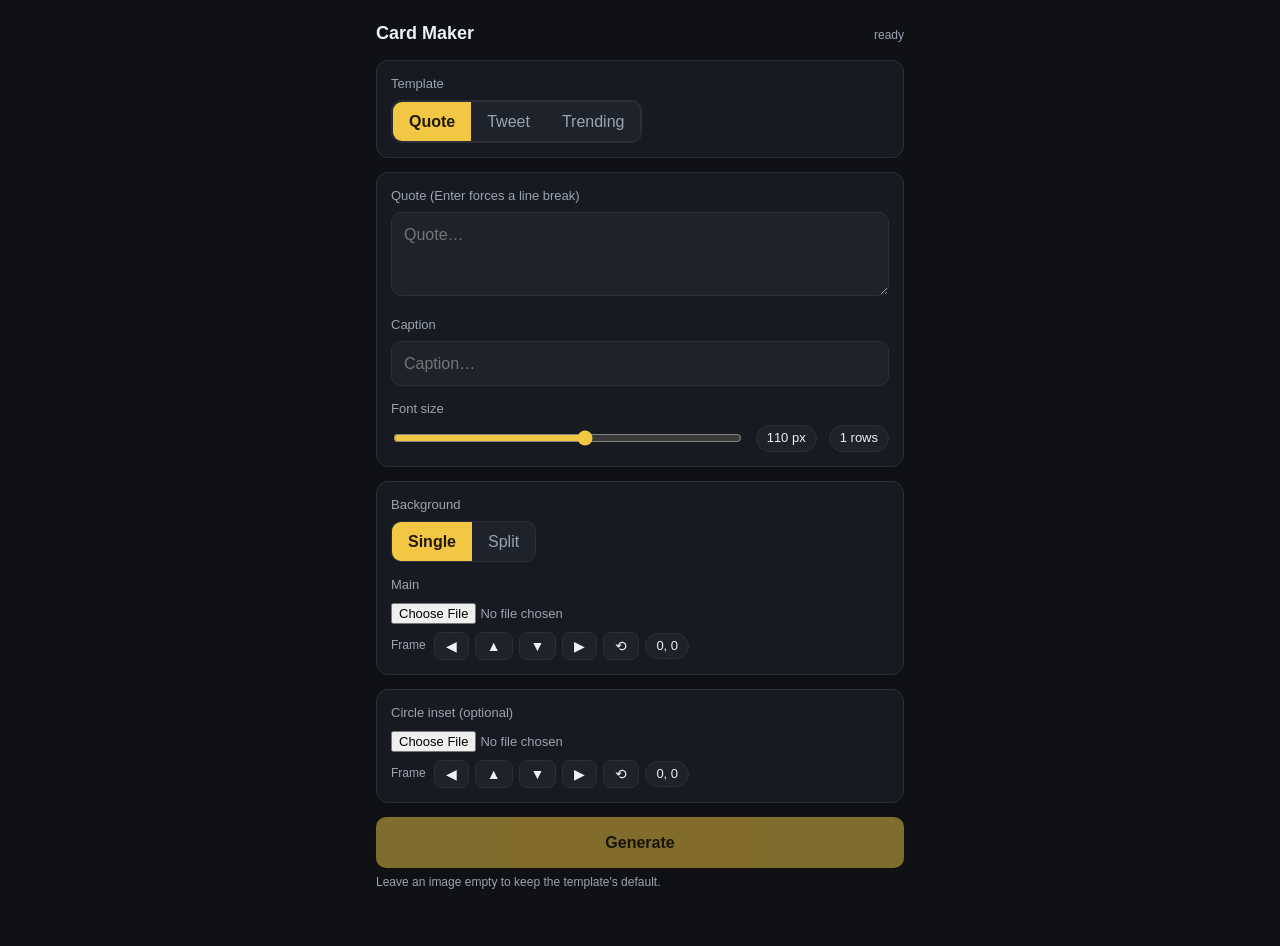
==== web/index.html @ b77239c1 "initial commit" ====
<!doctype html>
<html lang="en">
<head>
  <meta charset="utf-8" />
  <meta name="viewport" content="width=device-width, initial-scale=1, viewport-fit=cover" />
  <title>Card Maker</title>
  <style>
    :root {
      --bg: #0f1115; --panel: #171a21; --panel-2: #1e222b; --line: #2a2f3a;
      --text: #eef1f6; --muted: #9aa3b2; --accent: #f2c744; --accent-ink: #201a00;
      --radius: 12px;
    }
    * { box-sizing: border-box; }
    body {
      margin: 0; background: var(--bg); color: var(--text);
      font: 16px/1.45 -apple-system, BlinkMacSystemFont, "Segoe UI", Roboto, sans-serif;
      padding: env(safe-area-inset-top) env(safe-area-inset-right) env(safe-area-inset-bottom) env(safe-area-inset-left);
    }
    .wrap { max-width: 560px; margin: 0 auto; padding: 16px 16px 40px; }
    header { display: flex; align-items: baseline; justify-content: space-between; margin: 4px 0 14px; }
    h1 { font-size: 18px; margin: 0; font-weight: 600; }
    #status { font-size: 12px; color: var(--muted); }
    .card { background: var(--panel); border: 1px solid var(--line); border-radius: var(--radius); padding: 14px; margin-bottom: 14px; }
    label { display: block; font-size: 13px; color: var(--muted); margin: 0 0 6px; }
    .field { margin-bottom: 14px; }
    .field:last-child { margin-bottom: 0; }
    textarea, input[type=text] {
      width: 100%; background: var(--panel-2); color: var(--text);
      border: 1px solid var(--line); border-radius: 10px; padding: 10px 12px; font: inherit; resize: vertical;
    }
    textarea { min-height: 84px; }
    .row { display: flex; align-items: center; gap: 12px; }
    input[type=range] { flex: 1; accent-color: var(--accent); }
    .pill { font-variant-numeric: tabular-nums; font-size: 13px; color: var(--text); background: var(--panel-2);
            border: 1px solid var(--line); border-radius: 999px; padding: 3px 10px; white-space: nowrap; }
    .seg { display: inline-flex; flex-wrap: wrap; background: var(--panel-2); border: 1px solid var(--line); border-radius: 10px; overflow: hidden; }
    .seg button { background: transparent; color: var(--muted); border: 0; padding: 8px 16px; font: inherit; cursor: pointer; }
    .seg button[aria-pressed=true] { background: var(--accent); color: var(--accent-ink); font-weight: 600; }
    input[type=file] { width: 100%; font-size: 13px; color: var(--muted); }
    .nudge { display: flex; align-items: center; gap: 6px; margin-top: 8px; flex-wrap: wrap; }
    .nudge-label { font-size: 12px; color: var(--muted); margin-right: 2px; }
    .nudge-btn { background: var(--panel-2); color: var(--text); border: 1px solid var(--line);
                 border-radius: 8px; padding: 6px 11px; font: inherit; font-size: 14px; line-height: 1; cursor: pointer; }
    .nudge-btn:active { transform: scale(0.94); }
    .hidden { display: none; }
    .actions { display: flex; gap: 10px; margin-top: 4px; }
    button.primary { flex: 1; background: var(--accent); color: var(--accent-ink); border: 0; border-radius: 10px;
                     padding: 14px; font: inherit; font-weight: 600; cursor: pointer; }
    button.primary:disabled { opacity: .5; cursor: default; }
    button.ghost { background: var(--panel-2); color: var(--text); border: 1px solid var(--line);
                   border-radius: 10px; padding: 14px 16px; font: inherit; cursor: pointer; }
    .preview { margin-top: 14px; text-align: center; }
    .preview img { max-width: 100%; border-radius: var(--radius); border: 1px solid var(--line); display: none; }
    .hint { font-size: 12px; color: var(--muted); margin-top: 6px; }
  </style>
</head>
<body>
  <div class="wrap">
    <header>
      <h1>Card Maker</h1>
      <span id="status">starting…</span>
    </header>

    <div class="card">
      <label>Template</label>
      <div class="seg" id="templatePicker" role="group" aria-label="Template"></div>
    </div>

    <div id="form"></div>

    <div class="actions">
      <button id="generate" class="primary" disabled>Generate</button>
      <button id="download" class="ghost hidden">Save</button>
      <button id="share" class="ghost hidden">Share</button>
    </div>
    <p class="hint">Leave an image empty to keep the template's default.</p>

    <div class="preview"><img id="preview" alt="Rendered card" /></div>
  </div>

  <script type="module" src="./app.js"></script>
</body>
</html>
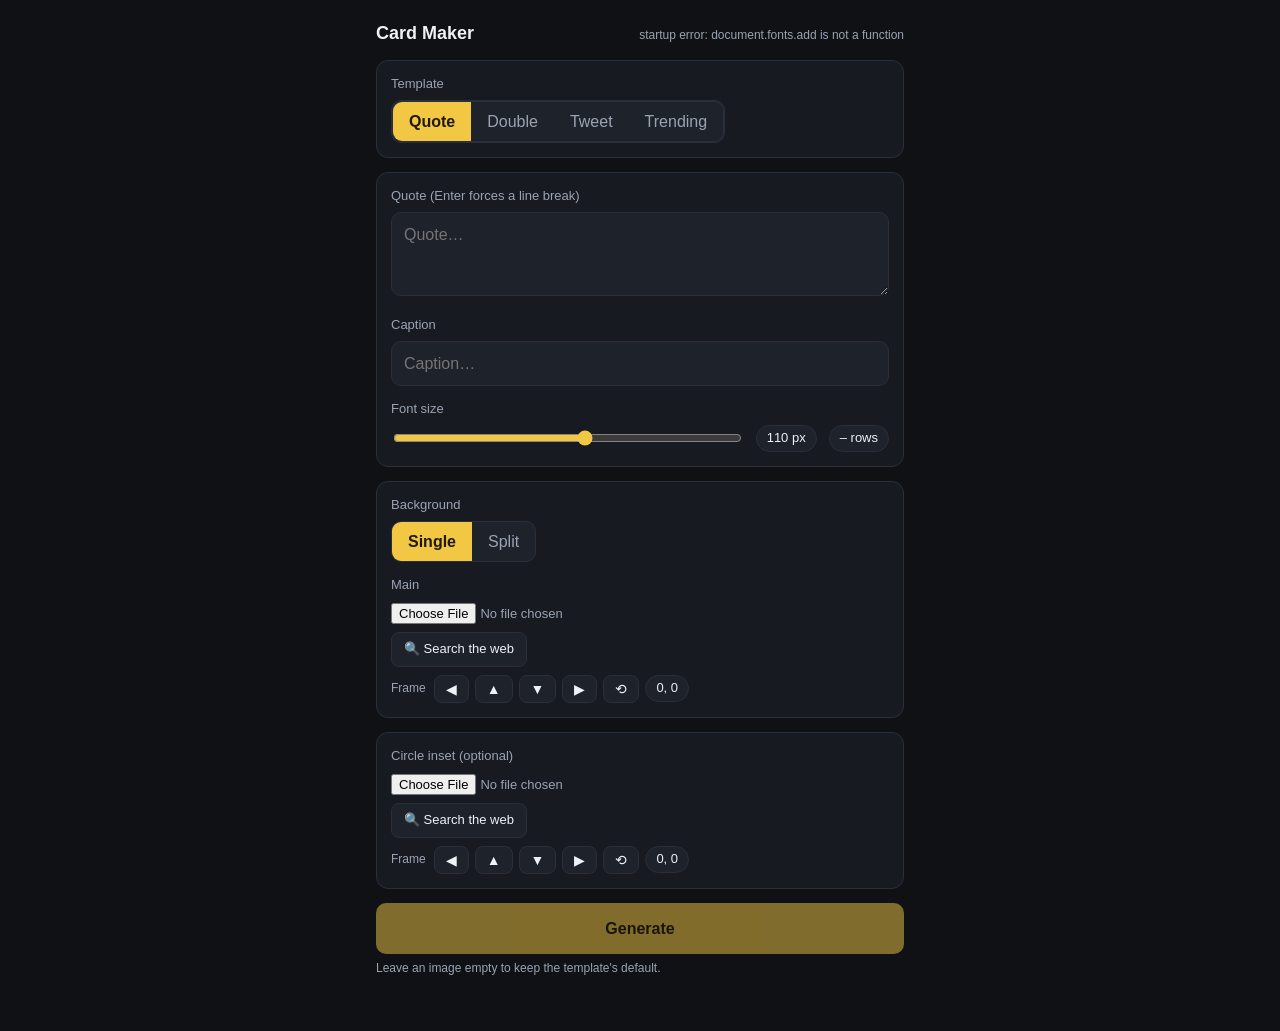
==== commit 7514ba00: "add image search functionality" ====
--- a/web/index.html
+++ b/web/index.html
@@ -43,6 +43,25 @@
                  border-radius: 8px; padding: 6px 11px; font: inherit; font-size: 14px; line-height: 1; cursor: pointer; }
     .nudge-btn:active { transform: scale(0.94); }
     .hidden { display: none; }
+    /* Image picker: file upload + web-search grid */
+    .imgpick-toggle { margin-top: 8px; background: var(--panel-2); color: var(--text);
+                      border: 1px solid var(--line); border-radius: 8px; padding: 7px 12px;
+                      font: inherit; font-size: 13px; cursor: pointer; }
+    .search-panel { margin-top: 10px; }
+    .search-row { display: flex; gap: 8px; }
+    .search-row input { flex: 1; }
+    .search-go { background: var(--accent); color: var(--accent-ink); border: 0; border-radius: 8px;
+                 padding: 0 16px; font: inherit; font-weight: 600; cursor: pointer; }
+    .search-grid { display: grid; grid-template-columns: repeat(3, 1fr); gap: 6px; margin-top: 10px; }
+    .search-grid img { width: 100%; height: 80px; object-fit: cover; border-radius: 8px;
+                       cursor: pointer; border: 2px solid transparent; background: var(--panel-2); }
+    .search-grid img[aria-selected=true] { border-color: var(--accent); }
+    .search-msg { font-size: 12px; color: var(--muted); margin-top: 8px; }
+    /* :not(.hidden) so the base display doesn't override the shared .hidden utility */
+    .imgpick-chosen { align-items: center; gap: 8px; margin-top: 8px; font-size: 13px; color: var(--muted); }
+    .imgpick-chosen:not(.hidden) { display: flex; }
+    .imgpick-chosen img { width: 44px; height: 44px; object-fit: cover; border-radius: 8px; border: 1px solid var(--line); }
+    .imgpick-chosen button { background: transparent; color: var(--accent); border: 0; font: inherit; cursor: pointer; margin-left: auto; }
     .actions { display: flex; gap: 10px; margin-top: 4px; }
     button.primary { flex: 1; background: var(--accent); color: var(--accent-ink); border: 0; border-radius: 10px;
                      padding: 14px; font: inherit; font-weight: 600; cursor: pointer; }
@@ -78,6 +97,6 @@
     <div class="preview"><img id="preview" alt="Rendered card" /></div>
   </div>
 
-  <script type="module" src="./app.js"></script>
+  <script type="module" src="/web/app.js"></script>
 </body>
 </html>
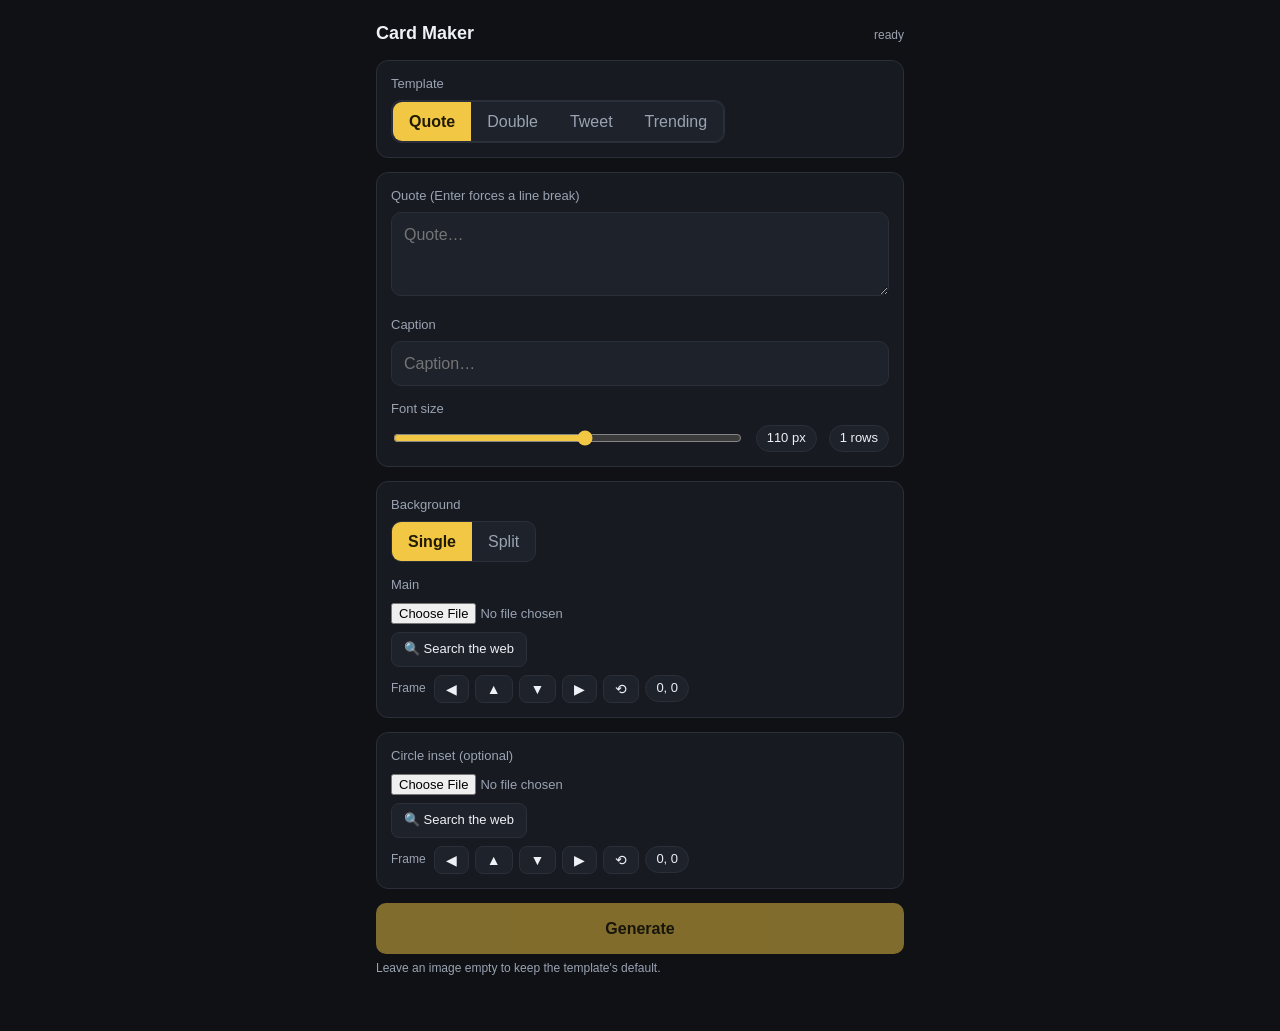
==== commit 0777d2f4: "add pagination, quality filtering for image search" ====
--- a/web/index.html
+++ b/web/index.html
@@ -52,10 +52,23 @@
     .search-row input { flex: 1; }
     .search-go { background: var(--accent); color: var(--accent-ink); border: 0; border-radius: 8px;
                  padding: 0 16px; font: inherit; font-weight: 600; cursor: pointer; }
-    .search-grid { display: grid; grid-template-columns: repeat(3, 1fr); gap: 6px; margin-top: 10px; }
-    .search-grid img { width: 100%; height: 80px; object-fit: cover; border-radius: 8px;
-                       cursor: pointer; border: 2px solid transparent; background: var(--panel-2); }
+    /* Masonry columns so each result keeps its natural aspect ratio (like Google Images) */
+    .search-grid { column-count: 3; column-gap: 6px; margin-top: 10px; }
+    .search-grid img { width: 100%; height: auto; display: block; margin: 0 0 6px; border-radius: 8px;
+                       cursor: pointer; border: 2px solid transparent; background: var(--panel-2); break-inside: avoid; }
     .search-grid img[aria-selected=true] { border-color: var(--accent); }
+    .search-opts { display: flex; align-items: center; gap: 14px; flex-wrap: wrap; margin-top: 10px; }
+    .search-count { background: var(--panel-2); color: var(--text); border: 1px solid var(--line);
+                    border-radius: 8px; padding: 6px 8px; font: inherit; font-size: 12px; }
+    .search-opt { display: flex; align-items: center; gap: 6px; font-size: 12px; color: var(--muted); cursor: pointer; user-select: none; }
+    .search-opt input { accent-color: var(--accent); margin: 0; }
+    /* :not(.hidden) so the base display doesn't override the shared .hidden utility */
+    .search-pager { align-items: center; justify-content: center; gap: 12px; margin-top: 10px; }
+    .search-pager:not(.hidden) { display: flex; }
+    .pager-btn { background: var(--panel-2); color: var(--text); border: 1px solid var(--line);
+                 border-radius: 8px; padding: 5px 12px; font: inherit; font-size: 13px; cursor: pointer; }
+    .pager-btn:disabled { opacity: .4; cursor: default; }
+    .pager-label { font-size: 12px; color: var(--muted); font-variant-numeric: tabular-nums; }
     .search-msg { font-size: 12px; color: var(--muted); margin-top: 8px; }
     /* :not(.hidden) so the base display doesn't override the shared .hidden utility */
     .imgpick-chosen { align-items: center; gap: 8px; margin-top: 8px; font-size: 13px; color: var(--muted); }
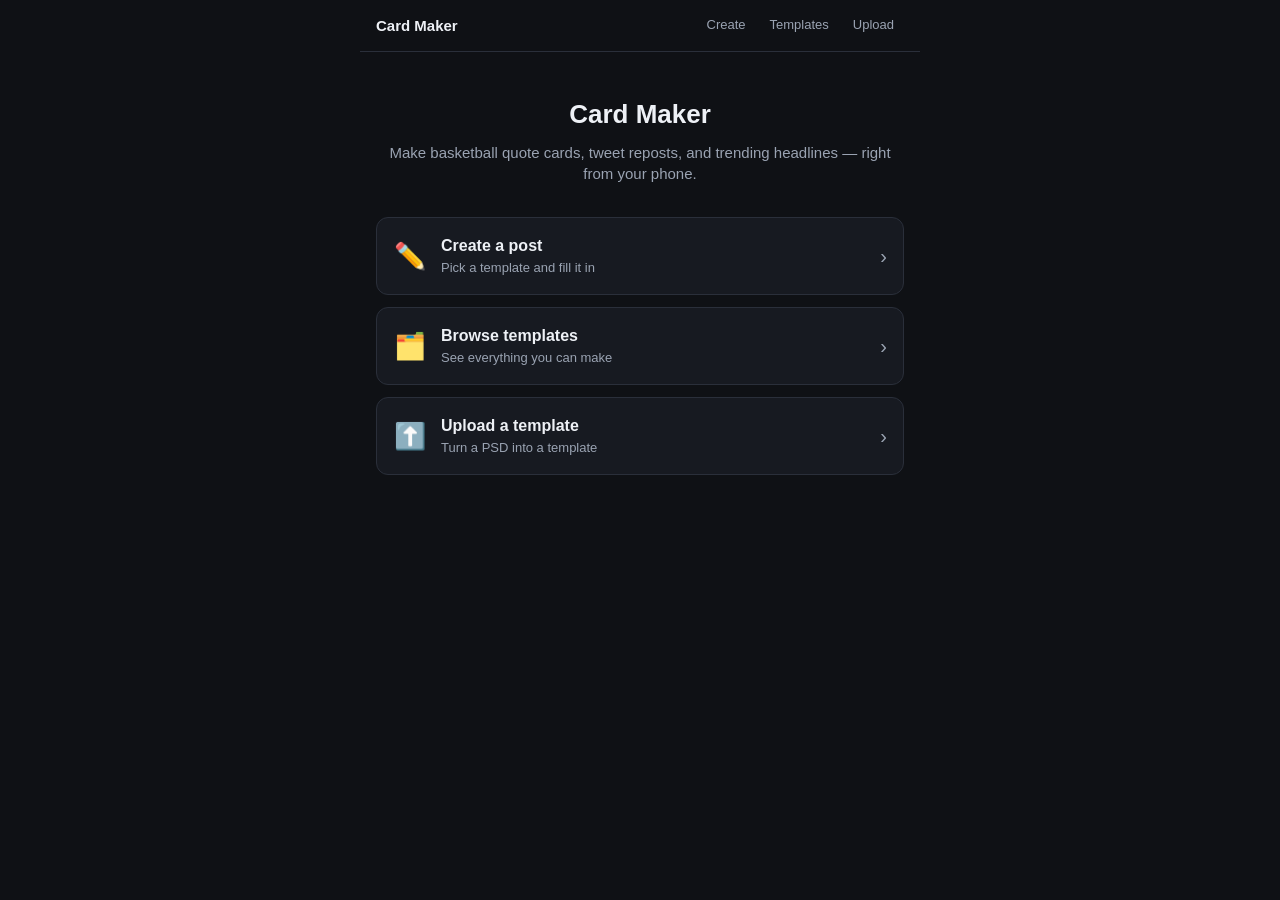
==== commit be8ff027: "web ui improvements, template upload UI" ====
--- a/web/index.html
+++ b/web/index.html
@@ -4,112 +4,63 @@
   <meta charset="utf-8" />
   <meta name="viewport" content="width=device-width, initial-scale=1, viewport-fit=cover" />
   <title>Card Maker</title>
+  <link rel="stylesheet" href="/web/ui/theme.css" />
   <style>
-    :root {
-      --bg: #0f1115; --panel: #171a21; --panel-2: #1e222b; --line: #2a2f3a;
-      --text: #eef1f6; --muted: #9aa3b2; --accent: #f2c744; --accent-ink: #201a00;
-      --radius: 12px;
-    }
-    * { box-sizing: border-box; }
-    body {
-      margin: 0; background: var(--bg); color: var(--text);
-      font: 16px/1.45 -apple-system, BlinkMacSystemFont, "Segoe UI", Roboto, sans-serif;
-      padding: env(safe-area-inset-top) env(safe-area-inset-right) env(safe-area-inset-bottom) env(safe-area-inset-left);
-    }
-    .wrap { max-width: 560px; margin: 0 auto; padding: 16px 16px 40px; }
-    header { display: flex; align-items: baseline; justify-content: space-between; margin: 4px 0 14px; }
-    h1 { font-size: 18px; margin: 0; font-weight: 600; }
-    #status { font-size: 12px; color: var(--muted); }
-    .card { background: var(--panel); border: 1px solid var(--line); border-radius: var(--radius); padding: 14px; margin-bottom: 14px; }
-    label { display: block; font-size: 13px; color: var(--muted); margin: 0 0 6px; }
-    .field { margin-bottom: 14px; }
-    .field:last-child { margin-bottom: 0; }
-    textarea, input[type=text] {
-      width: 100%; background: var(--panel-2); color: var(--text);
-      border: 1px solid var(--line); border-radius: 10px; padding: 10px 12px; font: inherit; resize: vertical;
-    }
-    textarea { min-height: 84px; }
-    .row { display: flex; align-items: center; gap: 12px; }
-    input[type=range] { flex: 1; accent-color: var(--accent); }
-    .pill { font-variant-numeric: tabular-nums; font-size: 13px; color: var(--text); background: var(--panel-2);
-            border: 1px solid var(--line); border-radius: 999px; padding: 3px 10px; white-space: nowrap; }
-    .seg { display: inline-flex; flex-wrap: wrap; background: var(--panel-2); border: 1px solid var(--line); border-radius: 10px; overflow: hidden; }
-    .seg button { background: transparent; color: var(--muted); border: 0; padding: 8px 16px; font: inherit; cursor: pointer; }
-    .seg button[aria-pressed=true] { background: var(--accent); color: var(--accent-ink); font-weight: 600; }
-    input[type=file] { width: 100%; font-size: 13px; color: var(--muted); }
-    .nudge { display: flex; align-items: center; gap: 6px; margin-top: 8px; flex-wrap: wrap; }
-    .nudge-label { font-size: 12px; color: var(--muted); margin-right: 2px; }
-    .nudge-btn { background: var(--panel-2); color: var(--text); border: 1px solid var(--line);
-                 border-radius: 8px; padding: 6px 11px; font: inherit; font-size: 14px; line-height: 1; cursor: pointer; }
-    .nudge-btn:active { transform: scale(0.94); }
-    .hidden { display: none; }
-    /* Image picker: file upload + web-search grid */
-    .imgpick-toggle { margin-top: 8px; background: var(--panel-2); color: var(--text);
-                      border: 1px solid var(--line); border-radius: 8px; padding: 7px 12px;
-                      font: inherit; font-size: 13px; cursor: pointer; }
-    .search-panel { margin-top: 10px; }
-    .search-row { display: flex; gap: 8px; }
-    .search-row input { flex: 1; }
-    .search-go { background: var(--accent); color: var(--accent-ink); border: 0; border-radius: 8px;
-                 padding: 0 16px; font: inherit; font-weight: 600; cursor: pointer; }
-    /* Masonry columns so each result keeps its natural aspect ratio (like Google Images) */
-    .search-grid { column-count: 3; column-gap: 6px; margin-top: 10px; }
-    .search-grid img { width: 100%; height: auto; display: block; margin: 0 0 6px; border-radius: 8px;
-                       cursor: pointer; border: 2px solid transparent; background: var(--panel-2); break-inside: avoid; }
-    .search-grid img[aria-selected=true] { border-color: var(--accent); }
-    .search-opts { display: flex; align-items: center; gap: 14px; flex-wrap: wrap; margin-top: 10px; }
-    .search-count { background: var(--panel-2); color: var(--text); border: 1px solid var(--line);
-                    border-radius: 8px; padding: 6px 8px; font: inherit; font-size: 12px; }
-    .search-opt { display: flex; align-items: center; gap: 6px; font-size: 12px; color: var(--muted); cursor: pointer; user-select: none; }
-    .search-opt input { accent-color: var(--accent); margin: 0; }
-    /* :not(.hidden) so the base display doesn't override the shared .hidden utility */
-    .search-pager { align-items: center; justify-content: center; gap: 12px; margin-top: 10px; }
-    .search-pager:not(.hidden) { display: flex; }
-    .pager-btn { background: var(--panel-2); color: var(--text); border: 1px solid var(--line);
-                 border-radius: 8px; padding: 5px 12px; font: inherit; font-size: 13px; cursor: pointer; }
-    .pager-btn:disabled { opacity: .4; cursor: default; }
-    .pager-label { font-size: 12px; color: var(--muted); font-variant-numeric: tabular-nums; }
-    .search-msg { font-size: 12px; color: var(--muted); margin-top: 8px; }
-    /* :not(.hidden) so the base display doesn't override the shared .hidden utility */
-    .imgpick-chosen { align-items: center; gap: 8px; margin-top: 8px; font-size: 13px; color: var(--muted); }
-    .imgpick-chosen:not(.hidden) { display: flex; }
-    .imgpick-chosen img { width: 44px; height: 44px; object-fit: cover; border-radius: 8px; border: 1px solid var(--line); }
-    .imgpick-chosen button { background: transparent; color: var(--accent); border: 0; font: inherit; cursor: pointer; margin-left: auto; }
-    .actions { display: flex; gap: 10px; margin-top: 4px; }
-    button.primary { flex: 1; background: var(--accent); color: var(--accent-ink); border: 0; border-radius: 10px;
-                     padding: 14px; font: inherit; font-weight: 600; cursor: pointer; }
-    button.primary:disabled { opacity: .5; cursor: default; }
-    button.ghost { background: var(--panel-2); color: var(--text); border: 1px solid var(--line);
-                   border-radius: 10px; padding: 14px 16px; font: inherit; cursor: pointer; }
-    .preview { margin-top: 14px; text-align: center; }
-    .preview img { max-width: 100%; border-radius: var(--radius); border: 1px solid var(--line); display: none; }
-    .hint { font-size: 12px; color: var(--muted); margin-top: 6px; }
+    /* Landing-specific styling. Shared tokens/primitives live in theme.css. */
+    .hero { text-align: center; padding: 28px 0 8px; }
+    .hero h1 { font-size: 26px; margin: 0 0 8px; font-weight: 700; }
+    .hero p { color: var(--muted); margin: 0; font-size: 15px; }
+    .actions { display: grid; gap: 12px; margin-top: 24px; }
+    a.action { display: flex; align-items: center; gap: 14px; text-decoration: none;
+               background: var(--panel); border: 1px solid var(--line); border-radius: var(--radius);
+               padding: 16px; color: var(--text); }
+    a.action:hover { border-color: var(--accent); }
+    .action-icon { font-size: 26px; line-height: 1; width: 34px; text-align: center; }
+    .action-body { flex: 1; }
+    .action-title { font-weight: 600; font-size: 16px; }
+    .action-sub { color: var(--muted); font-size: 13px; margin-top: 2px; }
+    .action-arrow { color: var(--muted); font-size: 20px; }
   </style>
 </head>
 <body>
+  <nav id="nav"></nav>
   <div class="wrap">
-    <header>
+    <div class="hero">
       <h1>Card Maker</h1>
-      <span id="status">starting…</span>
-    </header>
-
-    <div class="card">
-      <label>Template</label>
-      <div class="seg" id="templatePicker" role="group" aria-label="Template"></div>
+      <p>Make basketball quote cards, tweet reposts, and trending headlines — right from your phone.</p>
     </div>
 
-    <div id="form"></div>
-
     <div class="actions">
-      <button id="generate" class="primary" disabled>Generate</button>
-      <button id="download" class="ghost hidden">Save</button>
-      <button id="share" class="ghost hidden">Share</button>
+      <a class="action" href="/web/create.html">
+        <span class="action-icon">✏️</span>
+        <span class="action-body">
+          <div class="action-title">Create a post</div>
+          <div class="action-sub">Pick a template and fill it in</div>
+        </span>
+        <span class="action-arrow">›</span>
+      </a>
+      <a class="action" href="/web/templates.html">
+        <span class="action-icon">🗂️</span>
+        <span class="action-body">
+          <div class="action-title">Browse templates</div>
+          <div class="action-sub">See everything you can make</div>
+        </span>
+        <span class="action-arrow">›</span>
+      </a>
+      <a class="action" href="/web/prep.html">
+        <span class="action-icon">⬆️</span>
+        <span class="action-body">
+          <div class="action-title">Upload a template</div>
+          <div class="action-sub">Turn a PSD into a template</div>
+        </span>
+        <span class="action-arrow">›</span>
+      </a>
     </div>
-    <p class="hint">Leave an image empty to keep the template's default.</p>
-
-    <div class="preview"><img id="preview" alt="Rendered card" /></div>
   </div>
 
-  <script type="module" src="/web/app.js"></script>
+  <script type="module">
+    import { mountNav } from "/web/ui/nav.js";
+    mountNav(null);
+  </script>
 </body>
 </html>
--- a/web/ui/theme.css
+++ b/web/ui/theme.css
@@ -0,0 +1,50 @@
+/* Shared design tokens + base primitives for every page (landing, create,
+   templates, prep). Page-specific styling stays in that page's own <style>.
+   These tokens were originally inlined in the single-screen card maker; they
+   live here now so all pages share one look. */
+
+:root {
+  --bg: #0f1115; --panel: #171a21; --panel-2: #1e222b; --line: #2a2f3a;
+  --text: #eef1f6; --muted: #9aa3b2; --accent: #f2c744; --accent-ink: #201a00;
+  --radius: 12px;
+}
+
+* { box-sizing: border-box; }
+
+body {
+  margin: 0; background: var(--bg); color: var(--text);
+  font: 16px/1.45 -apple-system, BlinkMacSystemFont, "Segoe UI", Roboto, sans-serif;
+  padding: env(safe-area-inset-top) env(safe-area-inset-right) env(safe-area-inset-bottom) env(safe-area-inset-left);
+}
+
+.wrap { max-width: 560px; margin: 0 auto; padding: 16px 16px 40px; }
+
+/* ---- Top nav (mounted by ui/nav.js) ---- */
+.nav { display: flex; align-items: center; gap: 4px; max-width: 560px; margin: 0 auto;
+       padding: 10px 16px; border-bottom: 1px solid var(--line); }
+.nav-brand { font-weight: 700; font-size: 15px; margin-right: auto; color: var(--text); text-decoration: none; }
+.nav a.nav-link { color: var(--muted); text-decoration: none; font-size: 13px;
+                  padding: 6px 10px; border-radius: 8px; }
+.nav a.nav-link:hover { color: var(--text); background: var(--panel-2); }
+.nav a.nav-link[aria-current=page] { color: var(--accent-ink); background: var(--accent); font-weight: 600; }
+
+/* ---- Shared primitives ---- */
+.card { background: var(--panel); border: 1px solid var(--line); border-radius: var(--radius);
+        padding: 14px; margin-bottom: 14px; }
+label { display: block; font-size: 13px; color: var(--muted); margin: 0 0 6px; }
+.field { margin-bottom: 14px; }
+.field:last-child { margin-bottom: 0; }
+textarea, input[type=text] {
+  width: 100%; background: var(--panel-2); color: var(--text);
+  border: 1px solid var(--line); border-radius: 10px; padding: 10px 12px; font: inherit; resize: vertical;
+}
+textarea { min-height: 84px; }
+
+button.primary { background: var(--accent); color: var(--accent-ink); border: 0; border-radius: 10px;
+                 padding: 14px; font: inherit; font-weight: 600; cursor: pointer; }
+button.primary:disabled { opacity: .5; cursor: default; }
+button.ghost { background: var(--panel-2); color: var(--text); border: 1px solid var(--line);
+               border-radius: 10px; padding: 14px 16px; font: inherit; cursor: pointer; }
+
+.hint { font-size: 12px; color: var(--muted); margin-top: 6px; }
+.hidden { display: none; }
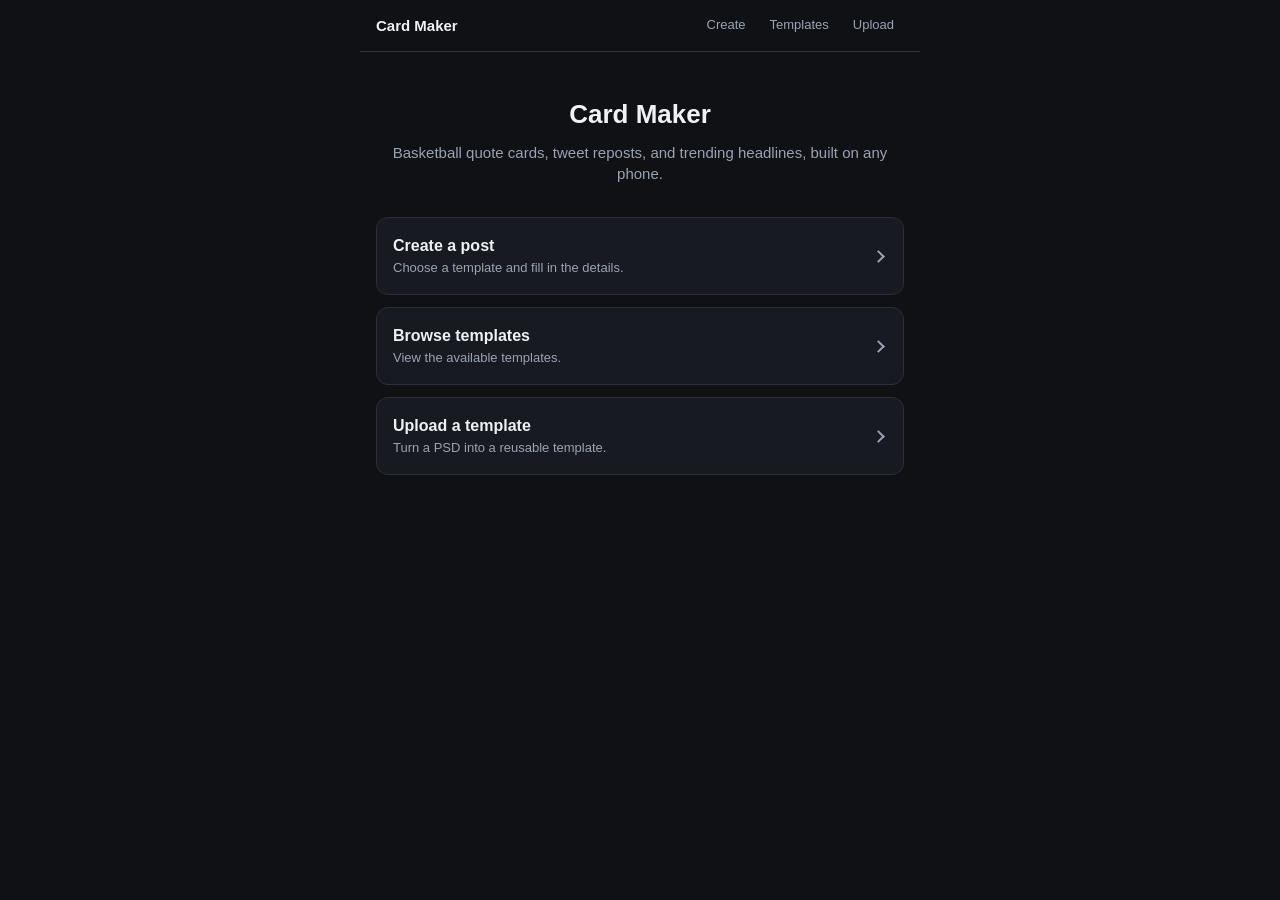
==== commit d4024d35: "templates thumbnails, tweet fixes," ====
--- a/web/index.html
+++ b/web/index.html
@@ -15,11 +15,13 @@
                background: var(--panel); border: 1px solid var(--line); border-radius: var(--radius);
                padding: 16px; color: var(--text); }
     a.action:hover { border-color: var(--accent); }
-    .action-icon { font-size: 26px; line-height: 1; width: 34px; text-align: center; }
     .action-body { flex: 1; }
     .action-title { font-weight: 600; font-size: 16px; }
     .action-sub { color: var(--muted); font-size: 13px; margin-top: 2px; }
-    .action-arrow { color: var(--muted); font-size: 20px; }
+    /* Right-pointing chevron drawn in CSS (no glyph). */
+    .action-arrow { flex: none; width: 9px; height: 9px; margin-right: 4px;
+                    border-right: 2px solid var(--muted); border-top: 2px solid var(--muted); transform: rotate(45deg); }
+    a.action:hover .action-arrow { border-color: var(--accent); }
   </style>
 </head>
 <body>
@@ -27,33 +29,30 @@
   <div class="wrap">
     <div class="hero">
       <h1>Card Maker</h1>
-      <p>Make basketball quote cards, tweet reposts, and trending headlines — right from your phone.</p>
+      <p>Basketball quote cards, tweet reposts, and trending headlines, built on any phone.</p>
     </div>
 
     <div class="actions">
       <a class="action" href="/web/create.html">
-        <span class="action-icon">✏️</span>
         <span class="action-body">
           <div class="action-title">Create a post</div>
-          <div class="action-sub">Pick a template and fill it in</div>
+          <div class="action-sub">Choose a template and fill in the details.</div>
         </span>
-        <span class="action-arrow">›</span>
+        <span class="action-arrow"></span>
       </a>
       <a class="action" href="/web/templates.html">
-        <span class="action-icon">🗂️</span>
         <span class="action-body">
           <div class="action-title">Browse templates</div>
-          <div class="action-sub">See everything you can make</div>
+          <div class="action-sub">View the available templates.</div>
         </span>
-        <span class="action-arrow">›</span>
+        <span class="action-arrow"></span>
       </a>
       <a class="action" href="/web/prep.html">
-        <span class="action-icon">⬆️</span>
         <span class="action-body">
           <div class="action-title">Upload a template</div>
-          <div class="action-sub">Turn a PSD into a template</div>
+          <div class="action-sub">Turn a PSD into a reusable template.</div>
         </span>
-        <span class="action-arrow">›</span>
+        <span class="action-arrow"></span>
       </a>
     </div>
   </div>
--- a/web/ui/theme.css
+++ b/web/ui/theme.css
@@ -34,11 +34,11 @@
 label { display: block; font-size: 13px; color: var(--muted); margin: 0 0 6px; }
 .field { margin-bottom: 14px; }
 .field:last-child { margin-bottom: 0; }
-textarea, input[type=text] {
+textarea, input[type=text], select {
   width: 100%; background: var(--panel-2); color: var(--text);
-  border: 1px solid var(--line); border-radius: 10px; padding: 10px 12px; font: inherit; resize: vertical;
+  border: 1px solid var(--line); border-radius: 10px; padding: 10px 12px; font: inherit;
 }
-textarea { min-height: 84px; }
+textarea { min-height: 84px; resize: vertical; }
 
 button.primary { background: var(--accent); color: var(--accent-ink); border: 0; border-radius: 10px;
                  padding: 14px; font: inherit; font-weight: 600; cursor: pointer; }
